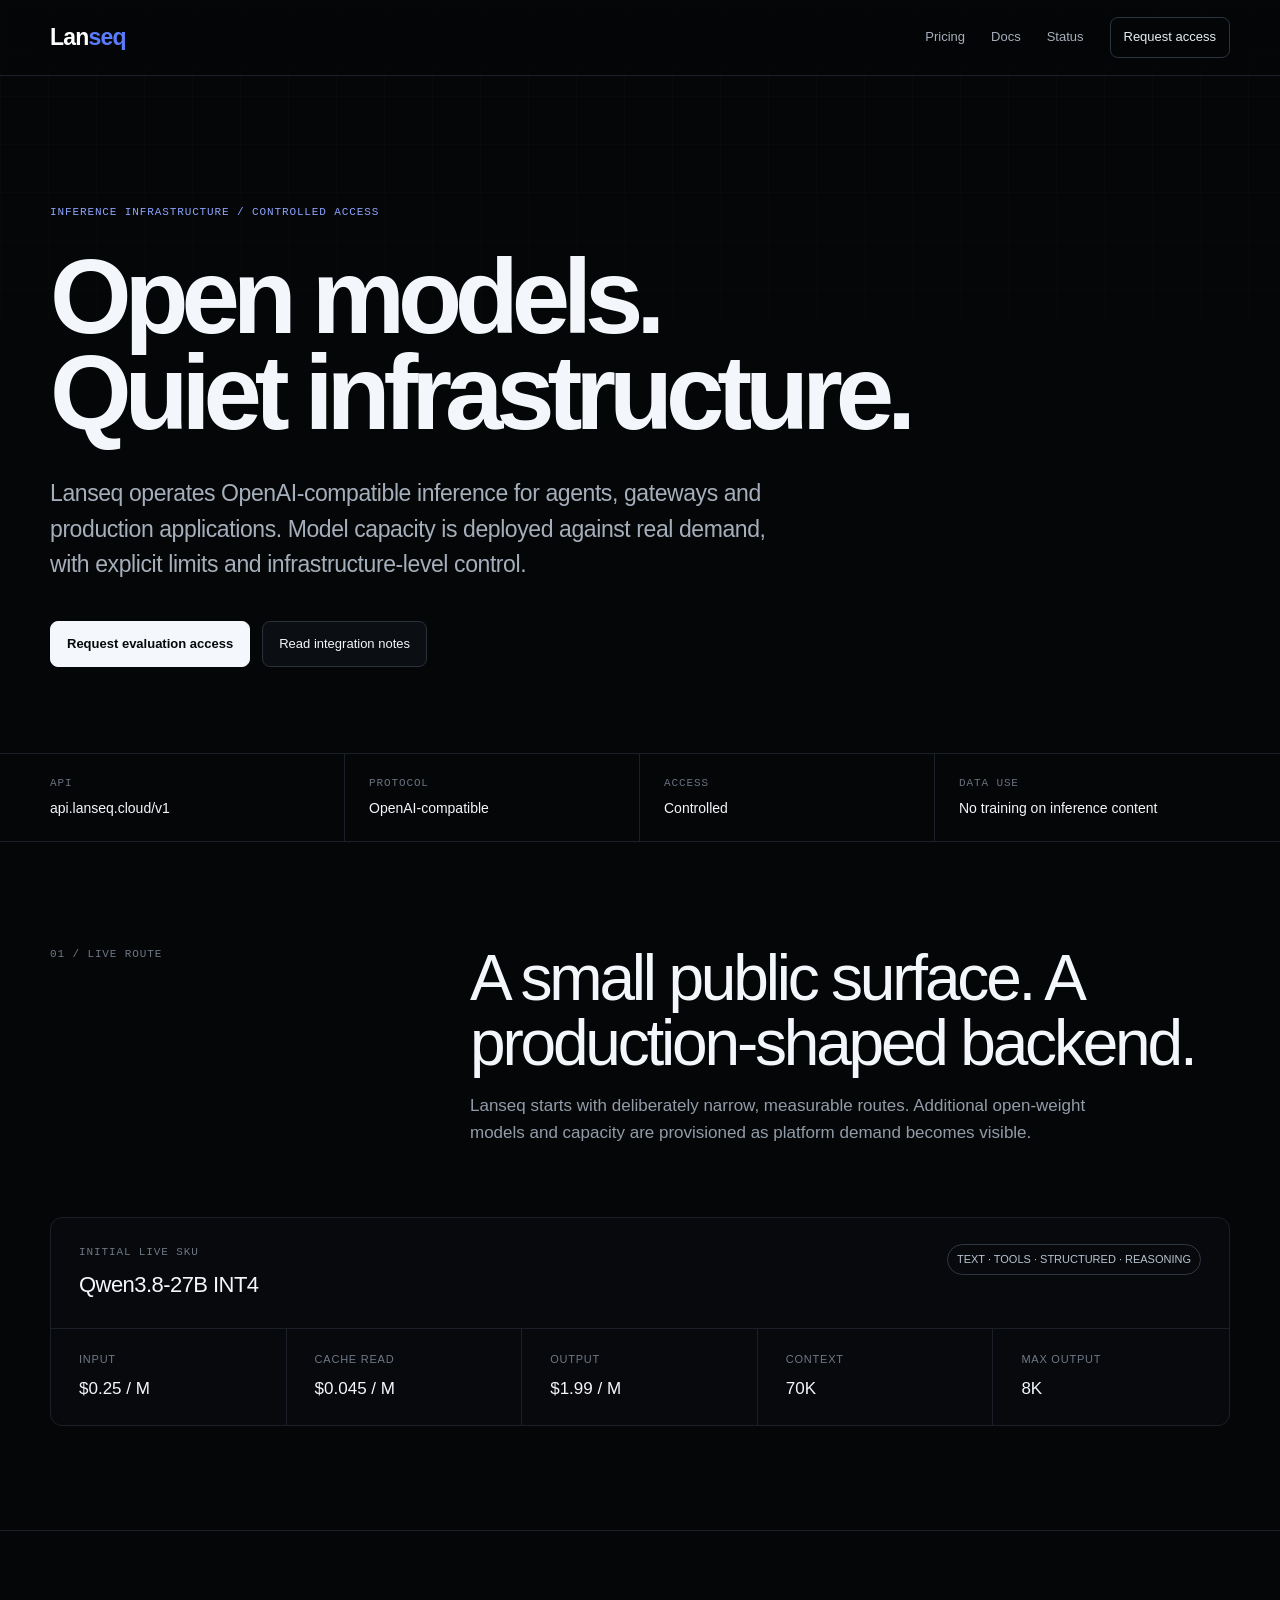
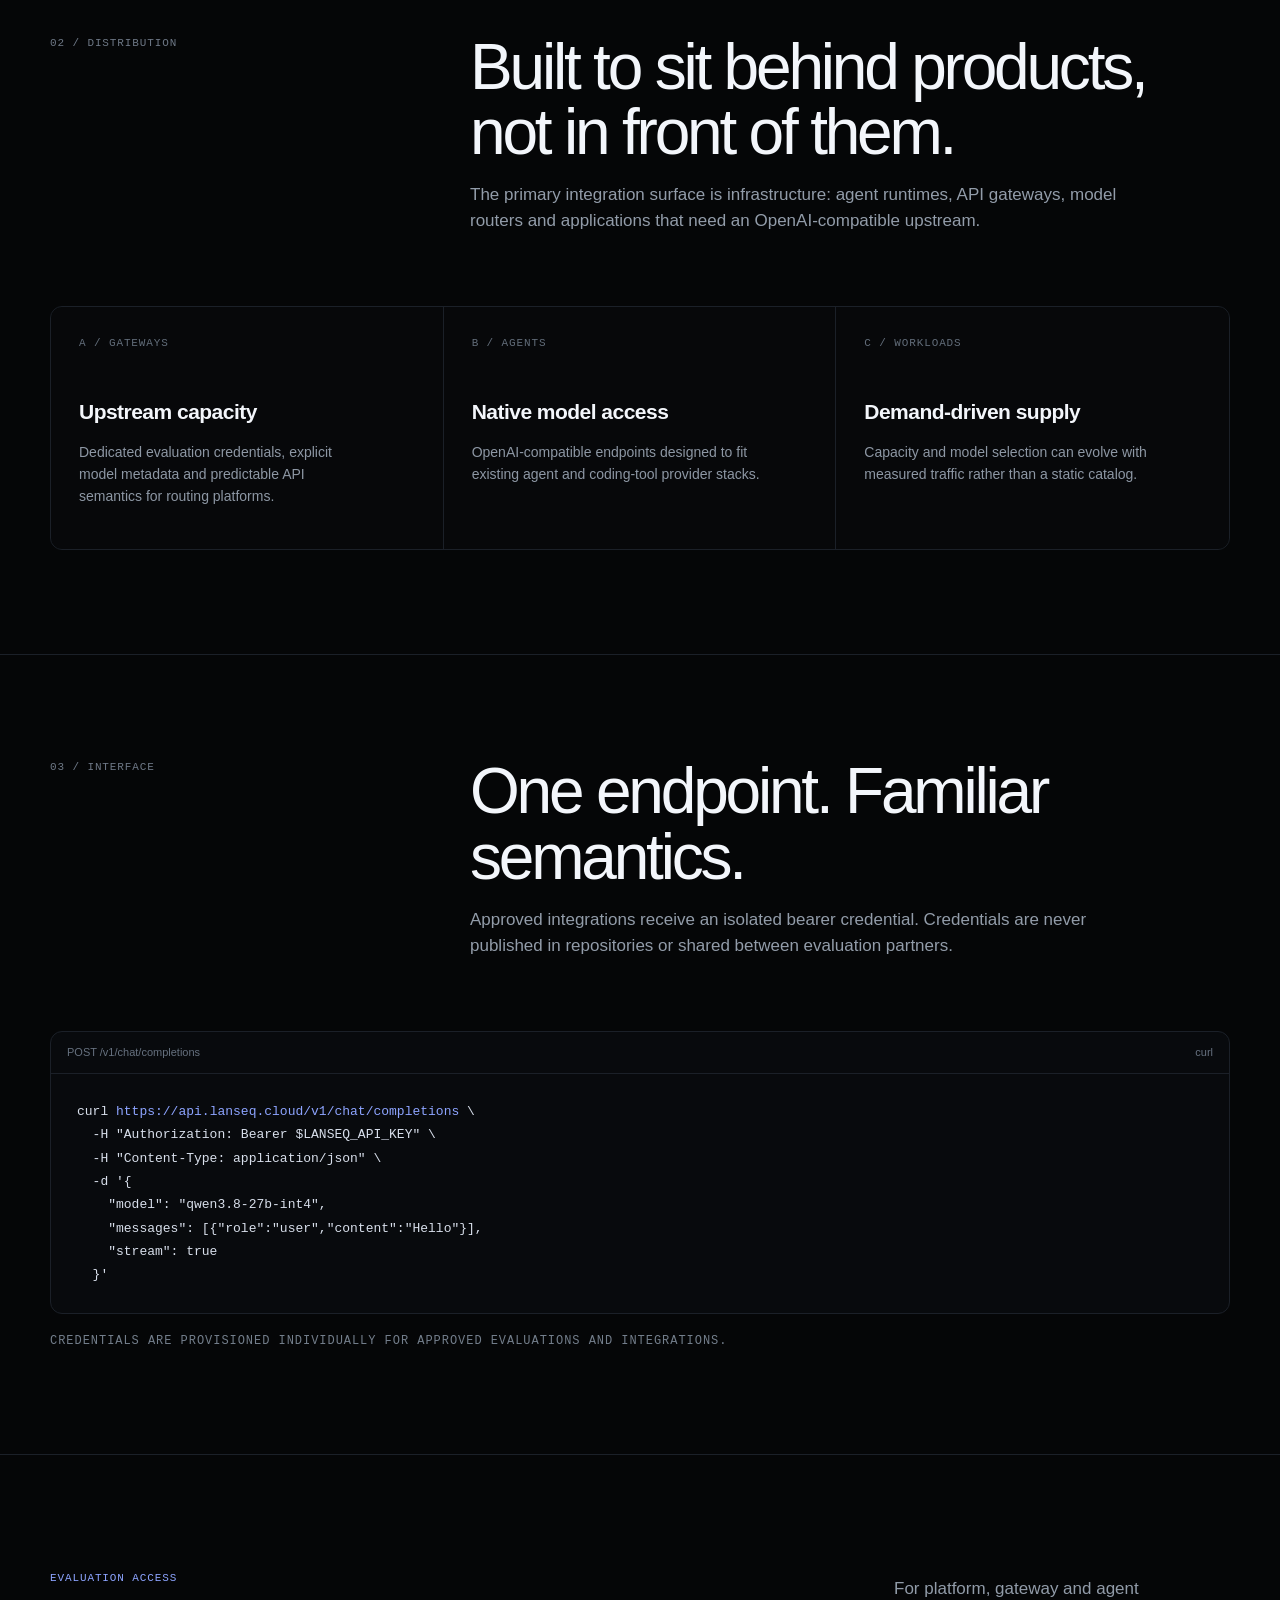
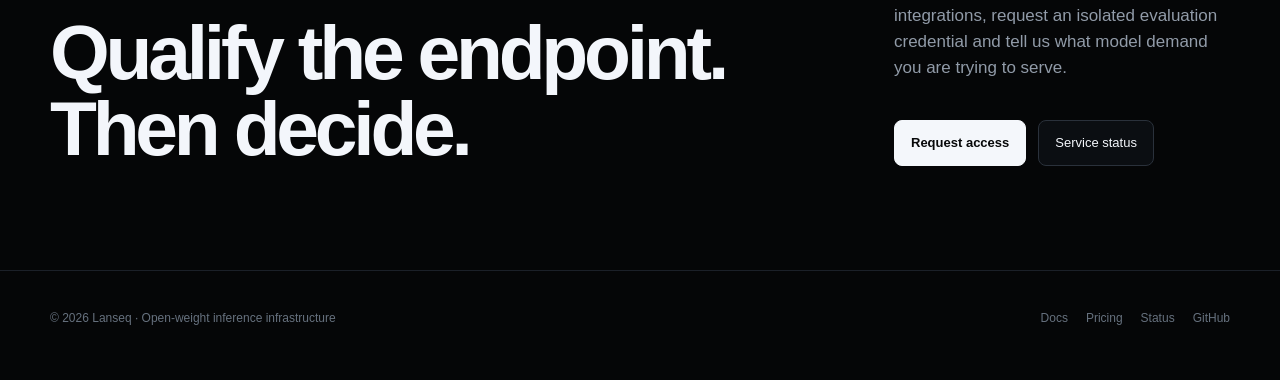
==== lanseq/index.html @ 42fae212 "feat(lanseq): add index.html" ====
<!doctype html><html lang="en"><head><meta charset="utf-8"><meta name="viewport" content="width=device-width,initial-scale=1"><meta name="description" content="Lanseq operates OpenAI-compatible inference infrastructure for open-weight models, agents, gateways and production applications."><title>Lanseq — Open-weight inference infrastructure</title><link rel="stylesheet" href="styles.css"></head><body><nav class="nav"><div class="wrap"><a class="wordmark" href="index.html">Lan<span>seq</span></a><div class="navlinks"><a href="pricing.html">Pricing</a><a href="docs.html">Docs</a><a href="status.html">Status</a><a class="navcta" href="access.html">Request access</a></div></div></nav><main><section class="hero"><div class="wrap"><div class="eyebrow">Inference infrastructure / controlled access</div><h1>Open models.<br>Quiet infrastructure.</h1><p class="lead">Lanseq operates OpenAI-compatible inference for agents, gateways and production applications. Model capacity is deployed against real demand, with explicit limits and infrastructure-level control.</p><div class="actions"><a class="btn primary" href="access.html">Request evaluation access</a><a class="btn" href="docs.html">Read integration notes</a></div></div></section><div class="rail"><div class="wrap railgrid"><div class="railitem"><div class="k mono">API</div><div class="v">api.lanseq.cloud/v1</div></div><div class="railitem"><div class="k mono">Protocol</div><div class="v">OpenAI-compatible</div></div><div class="railitem"><div class="k mono">Access</div><div class="v">Controlled</div></div><div class="railitem"><div class="k mono">Data use</div><div class="v">No training on inference content</div></div></div></div><section class="section"><div class="wrap"><div class="sectionhead"><div class="label mono">01 / Live route</div><div><h2>A small public surface. A production-shaped backend.</h2><p>Lanseq starts with deliberately narrow, measurable routes. Additional open-weight models and capacity are provisioned as platform demand becomes visible.</p></div></div><div class="model"><div class="modeltop"><div><div class="mono" style="color:#6d7784;margin-bottom:7px">Initial live SKU</div><div class="modelname">Qwen3.8-27B INT4</div></div><span class="pill">TEXT · TOOLS · STRUCTURED · REASONING</span></div><div class="specs"><div class="spec"><div class="k">Input</div><div class="v">$0.25 / M</div></div><div class="spec"><div class="k">Cache read</div><div class="v">$0.045 / M</div></div><div class="spec"><div class="k">Output</div><div class="v">$1.99 / M</div></div><div class="spec"><div class="k">Context</div><div class="v">70K</div></div><div class="spec"><div class="k">Max output</div><div class="v">8K</div></div></div></div></div></section><section class="section"><div class="wrap"><div class="sectionhead"><div class="label mono">02 / Distribution</div><div><h2>Built to sit behind products, not in front of them.</h2><p>The primary integration surface is infrastructure: agent runtimes, API gateways, model routers and applications that need an OpenAI-compatible upstream.</p></div></div><div class="grid3"><div class="cell"><div class="n mono">A / Gateways</div><h3>Upstream capacity</h3><p>Dedicated evaluation credentials, explicit model metadata and predictable API semantics for routing platforms.</p></div><div class="cell"><div class="n mono">B / Agents</div><h3>Native model access</h3><p>OpenAI-compatible endpoints designed to fit existing agent and coding-tool provider stacks.</p></div><div class="cell"><div class="n mono">C / Workloads</div><h3>Demand-driven supply</h3><p>Capacity and model selection can evolve with measured traffic rather than a static catalog.</p></div></div></div></section><section class="section"><div class="wrap"><div class="sectionhead"><div class="label mono">03 / Interface</div><div><h2>One endpoint. Familiar semantics.</h2><p>Approved integrations receive an isolated bearer credential. Credentials are never published in repositories or shared between evaluation partners.</p></div></div><div class="code"><div class="codebar"><span>POST /v1/chat/completions</span><span>curl</span></div><pre>curl <span class="blue">https://api.lanseq.cloud/v1/chat/completions</span> \
  -H "Authorization: Bearer $LANSEQ_API_KEY" \
  -H "Content-Type: application/json" \
  -d '{
    "model": "qwen3.8-27b-int4",
    "messages": [{"role":"user","content":"Hello"}],
    "stream": true
  }'</pre></div><div class="note mono">Credentials are provisioned individually for approved evaluations and integrations.</div></div></section><section class="section"><div class="wrap accessbox"><div><div class="eyebrow">Evaluation access</div><h2>Qualify the endpoint.<br>Then decide.</h2></div><div><p>For platform, gateway and agent integrations, request an isolated evaluation credential and tell us what model demand you are trying to serve.</p><div class="actions"><a class="btn primary" href="access.html">Request access</a><a class="btn" href="status.html">Service status</a></div></div></div></section></main><footer class="footer"><div class="wrap"><div>© 2026 Lanseq · Open-weight inference infrastructure</div><div class="footlinks"><a href="docs.html">Docs</a><a href="pricing.html">Pricing</a><a href="status.html">Status</a><a href="https://github.com/CHYYX/Bridge-ai">GitHub</a></div></div></footer></body></html>
---- lanseq/styles.css ----
:root{--bg:#050607;--panel:#0a0c0f;--text:#f3f6fb;--muted:#8993a1;--line:#1b2028;--blue:#5b7cfa;--blue2:#8da4ff;--ok:#7fe3ad;--max:1180px}*{box-sizing:border-box}html{scroll-behavior:smooth}body{margin:0;background:var(--bg);color:var(--text);font-family:Inter,ui-sans-serif,-apple-system,BlinkMacSystemFont,"Segoe UI",sans-serif;line-height:1.55;-webkit-font-smoothing:antialiased}body:before{content:"";position:fixed;inset:0;pointer-events:none;background-image:linear-gradient(rgba(255,255,255,.018) 1px,transparent 1px),linear-gradient(90deg,rgba(255,255,255,.018) 1px,transparent 1px);background-size:48px 48px;mask-image:linear-gradient(to bottom,black,transparent 72%)}a{color:inherit;text-decoration:none}.wrap{width:min(var(--max),calc(100% - 44px));margin:auto}.nav{height:76px;border-bottom:1px solid var(--line);display:flex;align-items:center;position:sticky;top:0;background:rgba(5,6,7,.86);backdrop-filter:blur(18px);z-index:10}.nav .wrap{display:flex;align-items:center;justify-content:space-between}.wordmark{font-weight:650;letter-spacing:-.035em;font-size:23px;color:#fff}.wordmark span{color:var(--blue)}.navlinks{display:flex;gap:26px;align-items:center;color:#a6afbb;font-size:13px}.navlinks a:hover{color:#fff}.navcta{border:1px solid #2b3340;padding:9px 13px;border-radius:8px;color:#e8edf5!important}.hero{padding:128px 0 86px;min-height:640px;display:flex;align-items:flex-end}.eyebrow,.mono{font-family:"SFMono-Regular",Consolas,"Liberation Mono",monospace;letter-spacing:.08em;text-transform:uppercase;font-size:11px}.eyebrow{color:var(--blue2);margin-bottom:28px}.hero h1{font-size:clamp(54px,8.2vw,112px);line-height:.91;letter-spacing:-.068em;margin:0;max-width:1020px;font-weight:560}.hero .lead{font-size:clamp(18px,2vw,23px);max-width:720px;color:#a5afbc;margin:36px 0 0;letter-spacing:-.018em}.actions{display:flex;gap:12px;margin-top:38px;flex-wrap:wrap}.btn{padding:12px 16px;border-radius:8px;border:1px solid #2a313b;font-size:13px;background:#0b0e12}.btn.primary{background:#f4f7fb;color:#070809;border-color:#f4f7fb;font-weight:600}.btn:hover{transform:translateY(-1px)}.rail{border-top:1px solid var(--line);border-bottom:1px solid var(--line)}.railgrid{display:grid;grid-template-columns:repeat(4,1fr)}.railitem{padding:21px 0;border-right:1px solid var(--line)}.railitem:not(:first-child){padding-left:24px}.railitem:last-child{border-right:0}.railitem .k{color:#687280}.railitem .v{margin-top:6px;font-size:14px}.section{padding:104px 0;border-bottom:1px solid var(--line)}.sectionhead{display:grid;grid-template-columns:1fr 2fr;gap:40px;margin-bottom:54px}.sectionhead .label{color:#6e7886}.sectionhead h2{font-size:clamp(36px,5vw,66px);line-height:1.02;letter-spacing:-.05em;margin:0;font-weight:520;max-width:760px}.sectionhead p{color:#929ca9;max-width:670px;font-size:17px}.model{border:1px solid var(--line);border-radius:12px;overflow:hidden;background:rgba(10,12,15,.6)}.modeltop{padding:26px 28px;display:flex;justify-content:space-between;gap:20px;border-bottom:1px solid var(--line)}.modelname{font-size:22px;letter-spacing:-.025em}.pill{font-size:11px;color:#b7c2d0;border:1px solid #303744;padding:6px 9px;border-radius:999px;height:max-content}.specs{display:grid;grid-template-columns:repeat(5,1fr)}.spec{padding:22px 28px;border-right:1px solid var(--line)}.spec:last-child{border-right:0}.spec .k{font-size:11px;color:#6f7987;text-transform:uppercase;letter-spacing:.07em}.spec .v{margin-top:8px;font-size:17px}.grid3{display:grid;grid-template-columns:repeat(3,1fr);border:1px solid var(--line);border-radius:12px;overflow:hidden}.cell{min-height:220px;padding:28px;border-right:1px solid var(--line);background:rgba(10,12,15,.46)}.cell:last-child{border-right:0}.cell .n{font-size:11px;color:#626d7a}.cell h3{font-size:21px;margin:44px 0 10px;letter-spacing:-.025em}.cell p{color:#8d97a4;font-size:14px;max-width:290px}.code{background:#080a0d;border:1px solid var(--line);border-radius:12px;overflow:hidden}.codebar{padding:12px 16px;border-bottom:1px solid var(--line);display:flex;justify-content:space-between;color:#66717f;font-size:11px}.code pre{margin:0;padding:26px;overflow:auto;color:#d8dfeb;font-family:"SFMono-Regular",Consolas,monospace;font-size:13px;line-height:1.8}.code .blue{color:#8da4ff}.note{margin-top:18px;color:#737e8b;font-size:12px}.accessbox{display:grid;grid-template-columns:1.4fr .6fr;gap:60px;align-items:end}.accessbox h2{font-size:clamp(46px,6vw,80px);line-height:.98;letter-spacing:-.055em;margin:0}.accessbox p{color:#919ba8;max-width:650px;font-size:17px}.footer{padding:38px 0 52px}.footer .wrap{display:flex;justify-content:space-between;gap:30px;color:#66717e;font-size:12px}.footlinks{display:flex;gap:18px}.pagehero{padding:92px 0 58px;border-bottom:1px solid var(--line)}.pagehero h1{font-size:clamp(48px,7vw,82px);letter-spacing:-.055em;line-height:.98;margin:12px 0 20px;font-weight:540}.pagehero p{color:#929ca9;max-width:700px;font-size:17px}.content{padding:70px 0 110px}.docgrid{display:grid;grid-template-columns:240px 1fr;gap:64px}.toc{position:sticky;top:110px;height:max-content;color:#7d8794;font-size:13px}.toc a{display:block;padding:7px 0}.toc a:hover{color:#fff}.prose{max-width:780px}.prose h2{font-size:30px;letter-spacing:-.035em;margin:58px 0 16px}.prose h2:first-child{margin-top:0}.prose p,.prose li{color:#9ba5b2}.prose code{font-family:"SFMono-Regular",Consolas,monospace;color:#cbd6ff;background:#0d1117;padding:2px 5px;border-radius:4px}.pricebox{display:grid;grid-template-columns:1.3fr repeat(3,1fr);border:1px solid var(--line);border-radius:12px;overflow:hidden}.pricebox>div{padding:25px;border-right:1px solid var(--line)}.pricebox>div:last-child{border-right:0}.pricebox .big{font-size:25px;letter-spacing:-.03em}.statusline{display:flex;align-items:center;gap:10px}.dot{width:8px;height:8px;border-radius:50%;background:var(--ok);box-shadow:0 0 0 4px rgba(127,227,173,.08)}.statuscards{display:grid;grid-template-columns:repeat(2,1fr);gap:14px}.statuscard{border:1px solid var(--line);border-radius:10px;padding:24px;background:#090b0e}.statuscard .top{display:flex;justify-content:space-between;gap:20px}.statuscard p{color:#7e8996;font-size:13px;margin-bottom:0}@media(max-width:800px){.navlinks a:not(.navcta){display:none}.hero{padding:88px 0 62px;min-height:520px}.railgrid,.specs,.grid3,.pricebox,.statuscards{grid-template-columns:1fr}.railitem,.spec,.cell,.pricebox>div{border-right:0;border-bottom:1px solid var(--line);padding-left:0}.railitem:not(:first-child){padding-left:0}.sectionhead,.accessbox,.docgrid{grid-template-columns:1fr}.toc{position:static}.section{padding:72px 0}.footer .wrap{flex-direction:column}.modeltop{flex-direction:column}.wrap{width:min(var(--max),calc(100% - 30px))}}
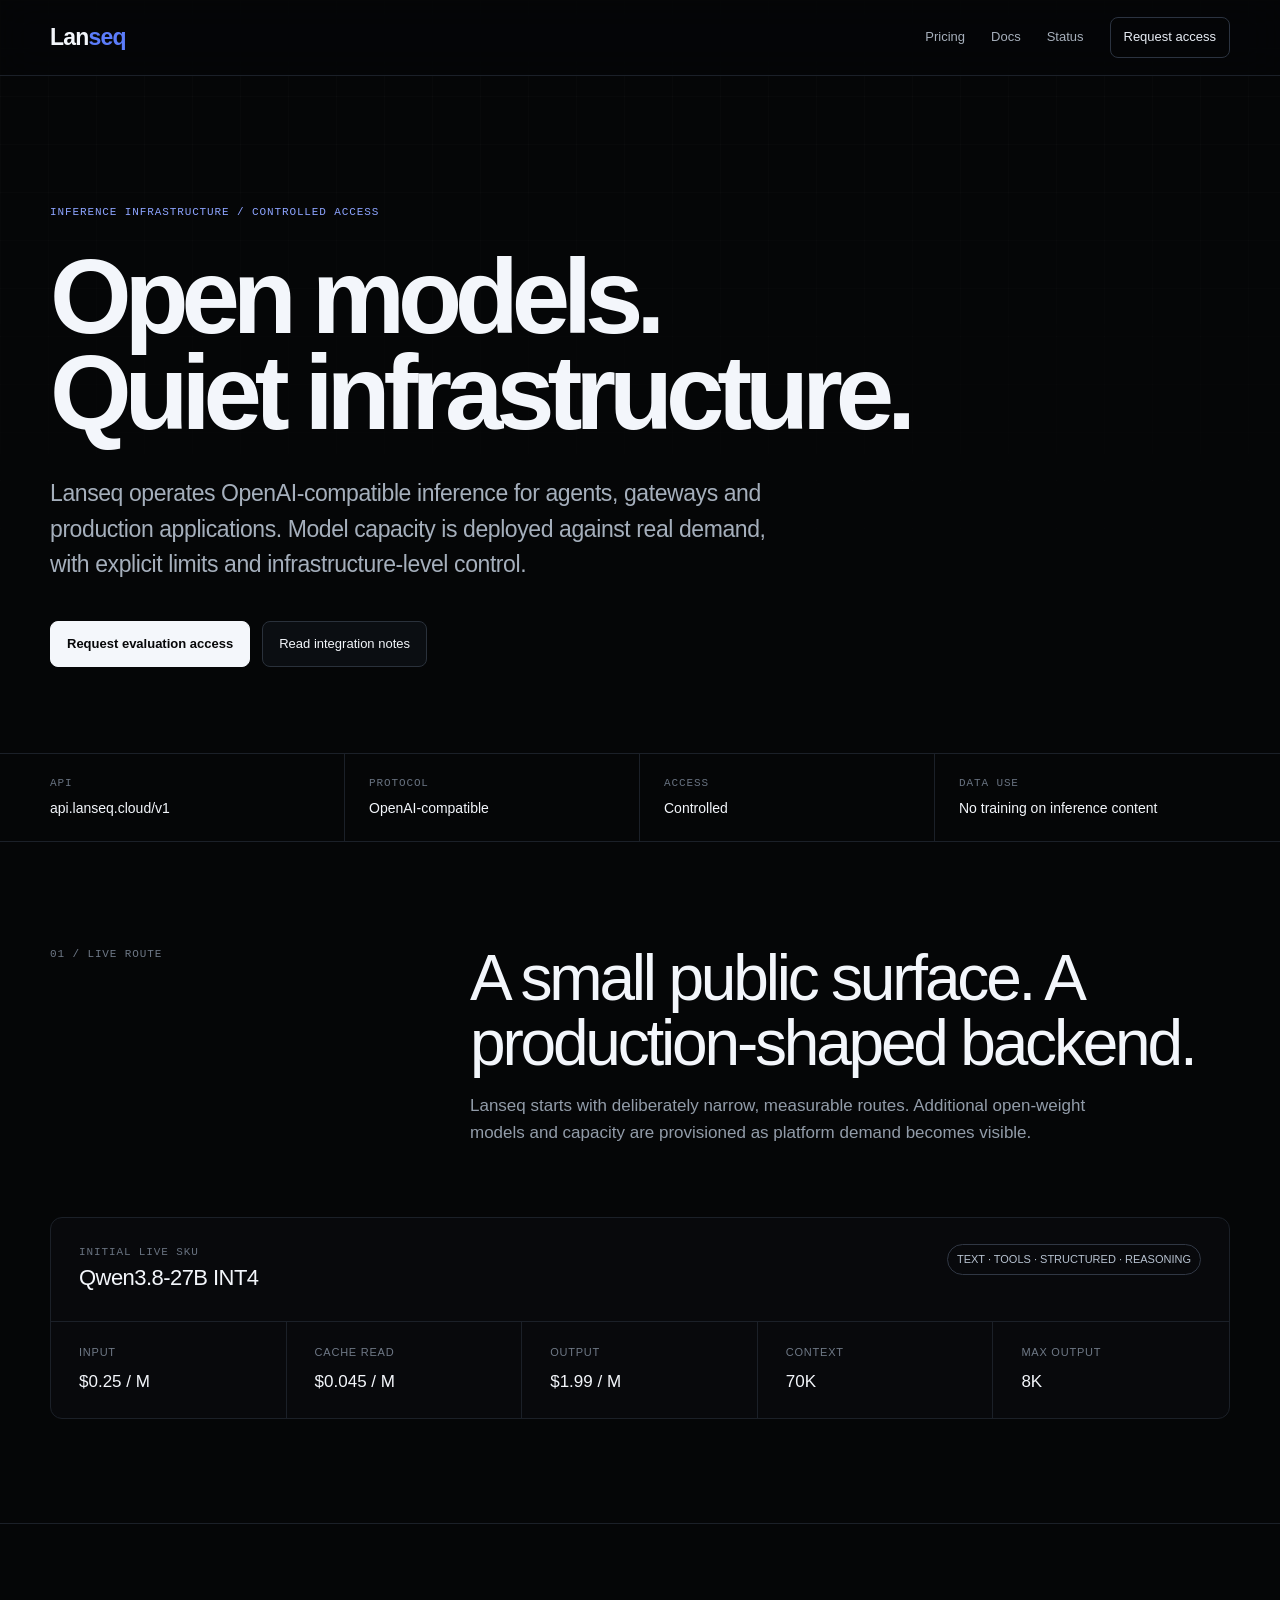
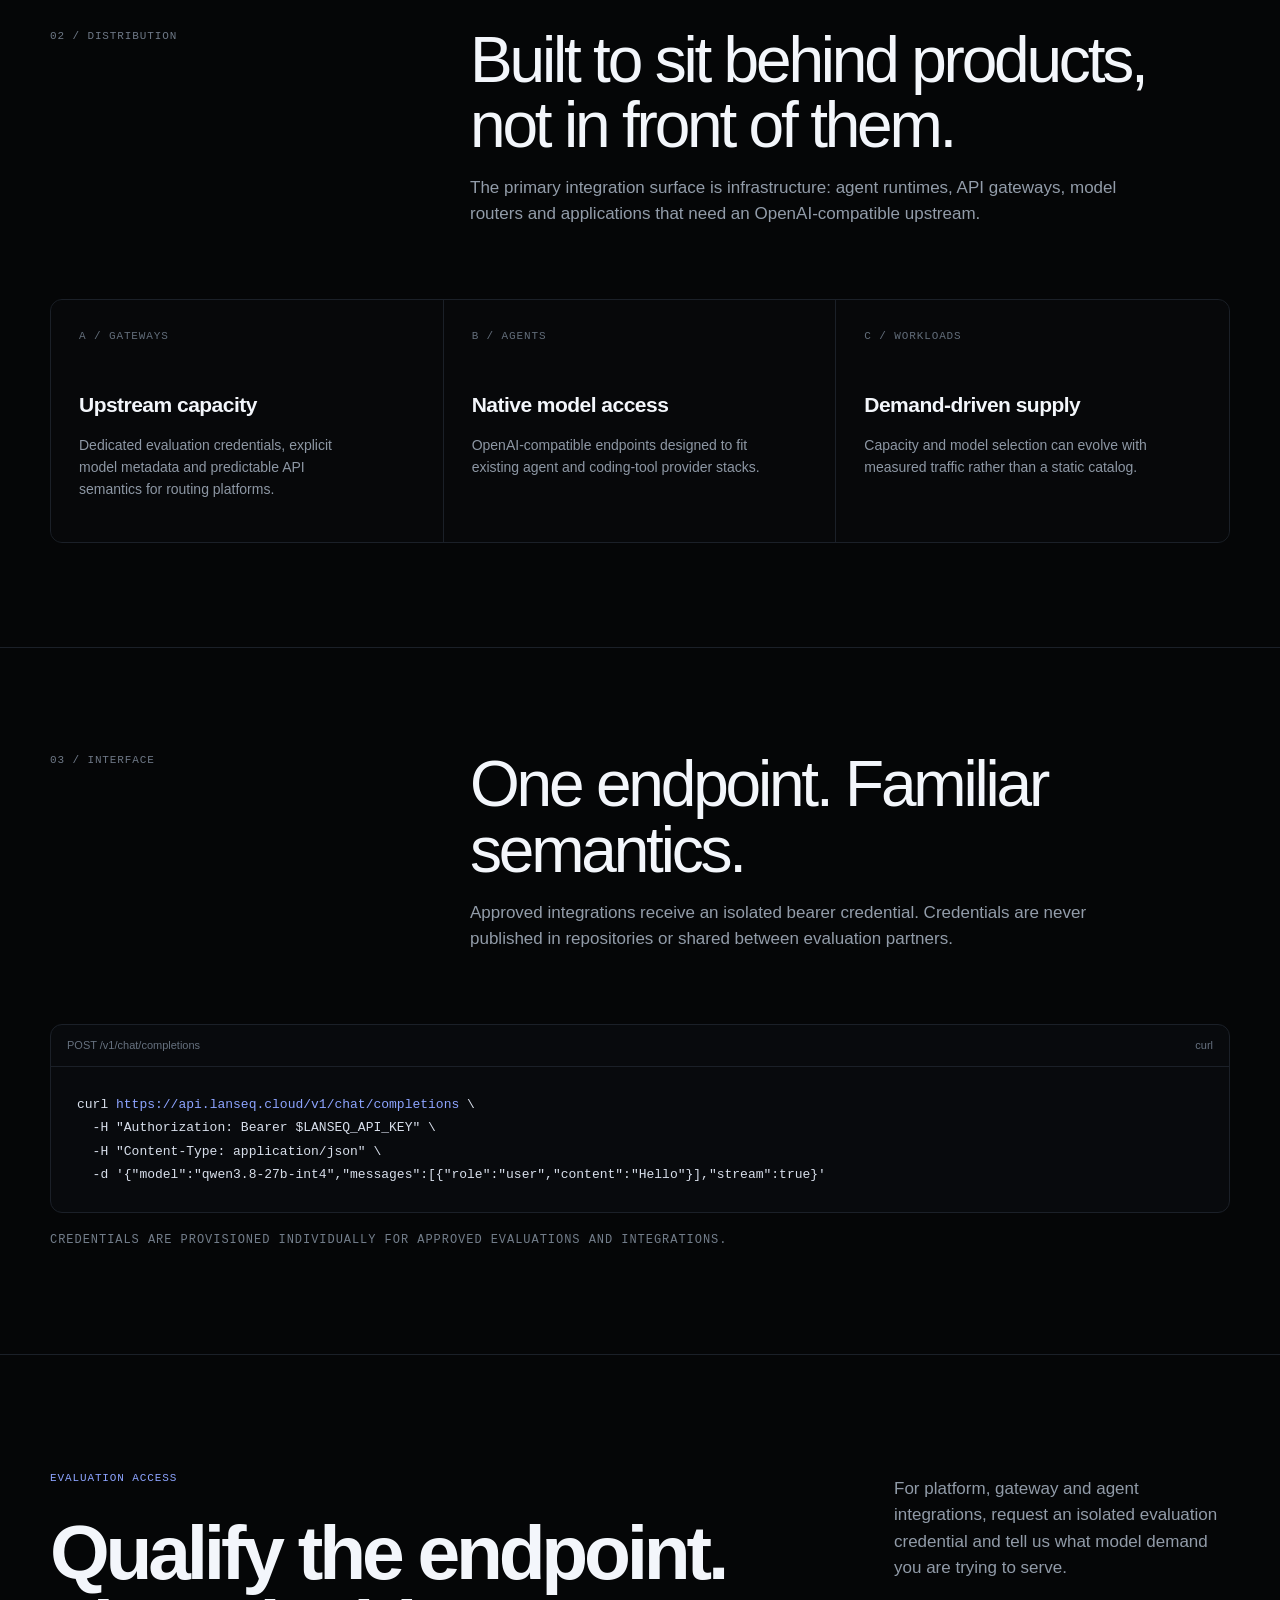
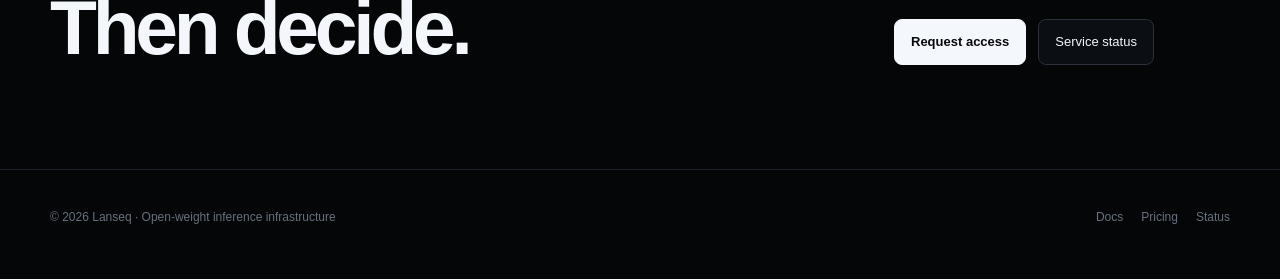
==== commit 80edbf1f: "feat: add Lanseq public provider surface" ====
--- a/lanseq/index.html
+++ b/lanseq/index.html
@@ -1,8 +1,4 @@
-<!doctype html><html lang="en"><head><meta charset="utf-8"><meta name="viewport" content="width=device-width,initial-scale=1"><meta name="description" content="Lanseq operates OpenAI-compatible inference infrastructure for open-weight models, agents, gateways and production applications."><title>Lanseq — Open-weight inference infrastructure</title><link rel="stylesheet" href="styles.css"></head><body><nav class="nav"><div class="wrap"><a class="wordmark" href="index.html">Lan<span>seq</span></a><div class="navlinks"><a href="pricing.html">Pricing</a><a href="docs.html">Docs</a><a href="status.html">Status</a><a class="navcta" href="access.html">Request access</a></div></div></nav><main><section class="hero"><div class="wrap"><div class="eyebrow">Inference infrastructure / controlled access</div><h1>Open models.<br>Quiet infrastructure.</h1><p class="lead">Lanseq operates OpenAI-compatible inference for agents, gateways and production applications. Model capacity is deployed against real demand, with explicit limits and infrastructure-level control.</p><div class="actions"><a class="btn primary" href="access.html">Request evaluation access</a><a class="btn" href="docs.html">Read integration notes</a></div></div></section><div class="rail"><div class="wrap railgrid"><div class="railitem"><div class="k mono">API</div><div class="v">api.lanseq.cloud/v1</div></div><div class="railitem"><div class="k mono">Protocol</div><div class="v">OpenAI-compatible</div></div><div class="railitem"><div class="k mono">Access</div><div class="v">Controlled</div></div><div class="railitem"><div class="k mono">Data use</div><div class="v">No training on inference content</div></div></div></div><section class="section"><div class="wrap"><div class="sectionhead"><div class="label mono">01 / Live route</div><div><h2>A small public surface. A production-shaped backend.</h2><p>Lanseq starts with deliberately narrow, measurable routes. Additional open-weight models and capacity are provisioned as platform demand becomes visible.</p></div></div><div class="model"><div class="modeltop"><div><div class="mono" style="color:#6d7784;margin-bottom:7px">Initial live SKU</div><div class="modelname">Qwen3.8-27B INT4</div></div><span class="pill">TEXT · TOOLS · STRUCTURED · REASONING</span></div><div class="specs"><div class="spec"><div class="k">Input</div><div class="v">$0.25 / M</div></div><div class="spec"><div class="k">Cache read</div><div class="v">$0.045 / M</div></div><div class="spec"><div class="k">Output</div><div class="v">$1.99 / M</div></div><div class="spec"><div class="k">Context</div><div class="v">70K</div></div><div class="spec"><div class="k">Max output</div><div class="v">8K</div></div></div></div></div></section><section class="section"><div class="wrap"><div class="sectionhead"><div class="label mono">02 / Distribution</div><div><h2>Built to sit behind products, not in front of them.</h2><p>The primary integration surface is infrastructure: agent runtimes, API gateways, model routers and applications that need an OpenAI-compatible upstream.</p></div></div><div class="grid3"><div class="cell"><div class="n mono">A / Gateways</div><h3>Upstream capacity</h3><p>Dedicated evaluation credentials, explicit model metadata and predictable API semantics for routing platforms.</p></div><div class="cell"><div class="n mono">B / Agents</div><h3>Native model access</h3><p>OpenAI-compatible endpoints designed to fit existing agent and coding-tool provider stacks.</p></div><div class="cell"><div class="n mono">C / Workloads</div><h3>Demand-driven supply</h3><p>Capacity and model selection can evolve with measured traffic rather than a static catalog.</p></div></div></div></section><section class="section"><div class="wrap"><div class="sectionhead"><div class="label mono">03 / Interface</div><div><h2>One endpoint. Familiar semantics.</h2><p>Approved integrations receive an isolated bearer credential. Credentials are never published in repositories or shared between evaluation partners.</p></div></div><div class="code"><div class="codebar"><span>POST /v1/chat/completions</span><span>curl</span></div><pre>curl <span class="blue">https://api.lanseq.cloud/v1/chat/completions</span> \
+<!doctype html><html lang="en"><head><meta charset="utf-8"><meta name="viewport" content="width=device-width,initial-scale=1"><meta name="description" content="Lanseq operates OpenAI-compatible inference infrastructure for open-weight models, agents, gateways and production applications."><title>Lanseq — Open-weight inference infrastructure</title><link rel="stylesheet" href="styles.css"></head><body><nav class="nav"><div class="wrap"><a class="wordmark" href="index.html">Lan<span>seq</span></a><div class="navlinks"><a href="pricing.html">Pricing</a><a href="docs.html">Docs</a><a href="status.html">Status</a><a class="navcta" href="access.html">Request access</a></div></div></nav><main><section class="hero"><div class="wrap"><div class="eyebrow">Inference infrastructure / controlled access</div><h1>Open models.<br>Quiet infrastructure.</h1><p class="lead">Lanseq operates OpenAI-compatible inference for agents, gateways and production applications. Model capacity is deployed against real demand, with explicit limits and infrastructure-level control.</p><div class="actions"><a class="btn primary" href="access.html">Request evaluation access</a><a class="btn" href="docs.html">Read integration notes</a></div></div></section><div class="rail"><div class="wrap railgrid"><div class="railitem"><div class="k mono">API</div><div class="v">api.lanseq.cloud/v1</div></div><div class="railitem"><div class="k mono">Protocol</div><div class="v">OpenAI-compatible</div></div><div class="railitem"><div class="k mono">Access</div><div class="v">Controlled</div></div><div class="railitem"><div class="k mono">Data use</div><div class="v">No training on inference content</div></div></div></div><section class="section"><div class="wrap"><div class="sectionhead"><div class="label mono">01 / Live route</div><div><h2>A small public surface. A production-shaped backend.</h2><p>Lanseq starts with deliberately narrow, measurable routes. Additional open-weight models and capacity are provisioned as platform demand becomes visible.</p></div></div><div class="model"><div class="modeltop"><div><div class="mono dim">Initial live SKU</div><div class="modelname">Qwen3.8-27B INT4</div></div><span class="pill">TEXT · TOOLS · STRUCTURED · REASONING</span></div><div class="specs"><div class="spec"><div class="k">Input</div><div class="v">$0.25 / M</div></div><div class="spec"><div class="k">Cache read</div><div class="v">$0.045 / M</div></div><div class="spec"><div class="k">Output</div><div class="v">$1.99 / M</div></div><div class="spec"><div class="k">Context</div><div class="v">70K</div></div><div class="spec"><div class="k">Max output</div><div class="v">8K</div></div></div></div></div></section><section class="section"><div class="wrap"><div class="sectionhead"><div class="label mono">02 / Distribution</div><div><h2>Built to sit behind products, not in front of them.</h2><p>The primary integration surface is infrastructure: agent runtimes, API gateways, model routers and applications that need an OpenAI-compatible upstream.</p></div></div><div class="grid3"><div class="cell"><div class="n mono">A / Gateways</div><h3>Upstream capacity</h3><p>Dedicated evaluation credentials, explicit model metadata and predictable API semantics for routing platforms.</p></div><div class="cell"><div class="n mono">B / Agents</div><h3>Native model access</h3><p>OpenAI-compatible endpoints designed to fit existing agent and coding-tool provider stacks.</p></div><div class="cell"><div class="n mono">C / Workloads</div><h3>Demand-driven supply</h3><p>Capacity and model selection can evolve with measured traffic rather than a static catalog.</p></div></div></div></section><section class="section"><div class="wrap"><div class="sectionhead"><div class="label mono">03 / Interface</div><div><h2>One endpoint. Familiar semantics.</h2><p>Approved integrations receive an isolated bearer credential. Credentials are never published in repositories or shared between evaluation partners.</p></div></div><div class="code"><div class="codebar"><span>POST /v1/chat/completions</span><span>curl</span></div><pre>curl <span class="blue">https://api.lanseq.cloud/v1/chat/completions</span> \
   -H "Authorization: Bearer $LANSEQ_API_KEY" \
   -H "Content-Type: application/json" \
-  -d '{
-    "model": "qwen3.8-27b-int4",
-    "messages": [{"role":"user","content":"Hello"}],
-    "stream": true
-  }'</pre></div><div class="note mono">Credentials are provisioned individually for approved evaluations and integrations.</div></div></section><section class="section"><div class="wrap accessbox"><div><div class="eyebrow">Evaluation access</div><h2>Qualify the endpoint.<br>Then decide.</h2></div><div><p>For platform, gateway and agent integrations, request an isolated evaluation credential and tell us what model demand you are trying to serve.</p><div class="actions"><a class="btn primary" href="access.html">Request access</a><a class="btn" href="status.html">Service status</a></div></div></div></section></main><footer class="footer"><div class="wrap"><div>© 2026 Lanseq · Open-weight inference infrastructure</div><div class="footlinks"><a href="docs.html">Docs</a><a href="pricing.html">Pricing</a><a href="status.html">Status</a><a href="https://github.com/CHYYX/Bridge-ai">GitHub</a></div></div></footer></body></html>+  -d '{"model":"qwen3.8-27b-int4","messages":[{"role":"user","content":"Hello"}],"stream":true}'</pre></div><div class="note mono">Credentials are provisioned individually for approved evaluations and integrations.</div></div></section><section class="section"><div class="wrap accessbox"><div><div class="eyebrow">Evaluation access</div><h2>Qualify the endpoint.<br>Then decide.</h2></div><div><p>For platform, gateway and agent integrations, request an isolated evaluation credential and tell us what model demand you are trying to serve.</p><div class="actions"><a class="btn primary" href="access.html">Request access</a><a class="btn" href="status.html">Service status</a></div></div></div></section></main><footer class="footer"><div class="wrap"><div>© 2026 Lanseq · Open-weight inference infrastructure</div><div class="footlinks"><a href="docs.html">Docs</a><a href="pricing.html">Pricing</a><a href="status.html">Status</a></div></div></footer></body></html>
--- a/lanseq/styles.css
+++ b/lanseq/styles.css
@@ -1 +1 @@
-:root{--bg:#050607;--panel:#0a0c0f;--text:#f3f6fb;--muted:#8993a1;--line:#1b2028;--blue:#5b7cfa;--blue2:#8da4ff;--ok:#7fe3ad;--max:1180px}*{box-sizing:border-box}html{scroll-behavior:smooth}body{margin:0;background:var(--bg);color:var(--text);font-family:Inter,ui-sans-serif,-apple-system,BlinkMacSystemFont,"Segoe UI",sans-serif;line-height:1.55;-webkit-font-smoothing:antialiased}body:before{content:"";position:fixed;inset:0;pointer-events:none;background-image:linear-gradient(rgba(255,255,255,.018) 1px,transparent 1px),linear-gradient(90deg,rgba(255,255,255,.018) 1px,transparent 1px);background-size:48px 48px;mask-image:linear-gradient(to bottom,black,transparent 72%)}a{color:inherit;text-decoration:none}.wrap{width:min(var(--max),calc(100% - 44px));margin:auto}.nav{height:76px;border-bottom:1px solid var(--line);display:flex;align-items:center;position:sticky;top:0;background:rgba(5,6,7,.86);backdrop-filter:blur(18px);z-index:10}.nav .wrap{display:flex;align-items:center;justify-content:space-between}.wordmark{font-weight:650;letter-spacing:-.035em;font-size:23px;color:#fff}.wordmark span{color:var(--blue)}.navlinks{display:flex;gap:26px;align-items:center;color:#a6afbb;font-size:13px}.navlinks a:hover{color:#fff}.navcta{border:1px solid #2b3340;padding:9px 13px;border-radius:8px;color:#e8edf5!important}.hero{padding:128px 0 86px;min-height:640px;display:flex;align-items:flex-end}.eyebrow,.mono{font-family:"SFMono-Regular",Consolas,"Liberation Mono",monospace;letter-spacing:.08em;text-transform:uppercase;font-size:11px}.eyebrow{color:var(--blue2);margin-bottom:28px}.hero h1{font-size:clamp(54px,8.2vw,112px);line-height:.91;letter-spacing:-.068em;margin:0;max-width:1020px;font-weight:560}.hero .lead{font-size:clamp(18px,2vw,23px);max-width:720px;color:#a5afbc;margin:36px 0 0;letter-spacing:-.018em}.actions{display:flex;gap:12px;margin-top:38px;flex-wrap:wrap}.btn{padding:12px 16px;border-radius:8px;border:1px solid #2a313b;font-size:13px;background:#0b0e12}.btn.primary{background:#f4f7fb;color:#070809;border-color:#f4f7fb;font-weight:600}.btn:hover{transform:translateY(-1px)}.rail{border-top:1px solid var(--line);border-bottom:1px solid var(--line)}.railgrid{display:grid;grid-template-columns:repeat(4,1fr)}.railitem{padding:21px 0;border-right:1px solid var(--line)}.railitem:not(:first-child){padding-left:24px}.railitem:last-child{border-right:0}.railitem .k{color:#687280}.railitem .v{margin-top:6px;font-size:14px}.section{padding:104px 0;border-bottom:1px solid var(--line)}.sectionhead{display:grid;grid-template-columns:1fr 2fr;gap:40px;margin-bottom:54px}.sectionhead .label{color:#6e7886}.sectionhead h2{font-size:clamp(36px,5vw,66px);line-height:1.02;letter-spacing:-.05em;margin:0;font-weight:520;max-width:760px}.sectionhead p{color:#929ca9;max-width:670px;font-size:17px}.model{border:1px solid var(--line);border-radius:12px;overflow:hidden;background:rgba(10,12,15,.6)}.modeltop{padding:26px 28px;display:flex;justify-content:space-between;gap:20px;border-bottom:1px solid var(--line)}.modelname{font-size:22px;letter-spacing:-.025em}.pill{font-size:11px;color:#b7c2d0;border:1px solid #303744;padding:6px 9px;border-radius:999px;height:max-content}.specs{display:grid;grid-template-columns:repeat(5,1fr)}.spec{padding:22px 28px;border-right:1px solid var(--line)}.spec:last-child{border-right:0}.spec .k{font-size:11px;color:#6f7987;text-transform:uppercase;letter-spacing:.07em}.spec .v{margin-top:8px;font-size:17px}.grid3{display:grid;grid-template-columns:repeat(3,1fr);border:1px solid var(--line);border-radius:12px;overflow:hidden}.cell{min-height:220px;padding:28px;border-right:1px solid var(--line);background:rgba(10,12,15,.46)}.cell:last-child{border-right:0}.cell .n{font-size:11px;color:#626d7a}.cell h3{font-size:21px;margin:44px 0 10px;letter-spacing:-.025em}.cell p{color:#8d97a4;font-size:14px;max-width:290px}.code{background:#080a0d;border:1px solid var(--line);border-radius:12px;overflow:hidden}.codebar{padding:12px 16px;border-bottom:1px solid var(--line);display:flex;justify-content:space-between;color:#66717f;font-size:11px}.code pre{margin:0;padding:26px;overflow:auto;color:#d8dfeb;font-family:"SFMono-Regular",Consolas,monospace;font-size:13px;line-height:1.8}.code .blue{color:#8da4ff}.note{margin-top:18px;color:#737e8b;font-size:12px}.accessbox{display:grid;grid-template-columns:1.4fr .6fr;gap:60px;align-items:end}.accessbox h2{font-size:clamp(46px,6vw,80px);line-height:.98;letter-spacing:-.055em;margin:0}.accessbox p{color:#919ba8;max-width:650px;font-size:17px}.footer{padding:38px 0 52px}.footer .wrap{display:flex;justify-content:space-between;gap:30px;color:#66717e;font-size:12px}.footlinks{display:flex;gap:18px}.pagehero{padding:92px 0 58px;border-bottom:1px solid var(--line)}.pagehero h1{font-size:clamp(48px,7vw,82px);letter-spacing:-.055em;line-height:.98;margin:12px 0 20px;font-weight:540}.pagehero p{color:#929ca9;max-width:700px;font-size:17px}.content{padding:70px 0 110px}.docgrid{display:grid;grid-template-columns:240px 1fr;gap:64px}.toc{position:sticky;top:110px;height:max-content;color:#7d8794;font-size:13px}.toc a{display:block;padding:7px 0}.toc a:hover{color:#fff}.prose{max-width:780px}.prose h2{font-size:30px;letter-spacing:-.035em;margin:58px 0 16px}.prose h2:first-child{margin-top:0}.prose p,.prose li{color:#9ba5b2}.prose code{font-family:"SFMono-Regular",Consolas,monospace;color:#cbd6ff;background:#0d1117;padding:2px 5px;border-radius:4px}.pricebox{display:grid;grid-template-columns:1.3fr repeat(3,1fr);border:1px solid var(--line);border-radius:12px;overflow:hidden}.pricebox>div{padding:25px;border-right:1px solid var(--line)}.pricebox>div:last-child{border-right:0}.pricebox .big{font-size:25px;letter-spacing:-.03em}.statusline{display:flex;align-items:center;gap:10px}.dot{width:8px;height:8px;border-radius:50%;background:var(--ok);box-shadow:0 0 0 4px rgba(127,227,173,.08)}.statuscards{display:grid;grid-template-columns:repeat(2,1fr);gap:14px}.statuscard{border:1px solid var(--line);border-radius:10px;padding:24px;background:#090b0e}.statuscard .top{display:flex;justify-content:space-between;gap:20px}.statuscard p{color:#7e8996;font-size:13px;margin-bottom:0}@media(max-width:800px){.navlinks a:not(.navcta){display:none}.hero{padding:88px 0 62px;min-height:520px}.railgrid,.specs,.grid3,.pricebox,.statuscards{grid-template-columns:1fr}.railitem,.spec,.cell,.pricebox>div{border-right:0;border-bottom:1px solid var(--line);padding-left:0}.railitem:not(:first-child){padding-left:0}.sectionhead,.accessbox,.docgrid{grid-template-columns:1fr}.toc{position:static}.section{padding:72px 0}.footer .wrap{flex-direction:column}.modeltop{flex-direction:column}.wrap{width:min(var(--max),calc(100% - 30px))}}+:root{--bg:#050607;--text:#f3f6fb;--line:#1b2028;--blue:#5b7cfa;--blue2:#8da4ff;--ok:#7fe3ad;--max:1180px}*{box-sizing:border-box}html{scroll-behavior:smooth}body{margin:0;background:var(--bg);color:var(--text);font-family:Inter,ui-sans-serif,-apple-system,BlinkMacSystemFont,"Segoe UI",sans-serif;line-height:1.55;-webkit-font-smoothing:antialiased}body:before{content:"";position:fixed;inset:0;pointer-events:none;background-image:linear-gradient(rgba(255,255,255,.018) 1px,transparent 1px),linear-gradient(90deg,rgba(255,255,255,.018) 1px,transparent 1px);background-size:48px 48px;mask-image:linear-gradient(to bottom,black,transparent 72%)}a{color:inherit;text-decoration:none}.wrap{width:min(var(--max),calc(100% - 44px));margin:auto}.nav{height:76px;border-bottom:1px solid var(--line);display:flex;align-items:center;position:sticky;top:0;background:rgba(5,6,7,.86);backdrop-filter:blur(18px);z-index:10}.nav .wrap{display:flex;align-items:center;justify-content:space-between}.wordmark{font-weight:650;letter-spacing:-.035em;font-size:23px}.wordmark span{color:var(--blue)}.navlinks{display:flex;gap:26px;align-items:center;color:#a6afbb;font-size:13px}.navlinks a:hover{color:#fff}.navcta{border:1px solid #2b3340;padding:9px 13px;border-radius:8px;color:#e8edf5!important}.hero{padding:128px 0 86px;min-height:640px;display:flex;align-items:flex-end}.eyebrow,.mono{font-family:"SFMono-Regular",Consolas,"Liberation Mono",monospace;letter-spacing:.08em;text-transform:uppercase;font-size:11px}.eyebrow{color:var(--blue2);margin-bottom:28px}.hero h1{font-size:clamp(54px,8.2vw,112px);line-height:.91;letter-spacing:-.068em;margin:0;max-width:1020px;font-weight:560}.hero .lead{font-size:clamp(18px,2vw,23px);max-width:720px;color:#a5afbc;margin:36px 0 0;letter-spacing:-.018em}.actions{display:flex;gap:12px;margin-top:38px;flex-wrap:wrap}.btn{padding:12px 16px;border-radius:8px;border:1px solid #2a313b;font-size:13px;background:#0b0e12}.btn.primary{background:#f4f7fb;color:#070809;border-color:#f4f7fb;font-weight:600}.btn:hover{transform:translateY(-1px)}.rail{border-top:1px solid var(--line);border-bottom:1px solid var(--line)}.railgrid{display:grid;grid-template-columns:repeat(4,1fr)}.railitem{padding:21px 0;border-right:1px solid var(--line)}.railitem:not(:first-child){padding-left:24px}.railitem:last-child{border-right:0}.railitem .k,.dim{color:#687280}.railitem .v{margin-top:6px;font-size:14px}.section{padding:104px 0;border-bottom:1px solid var(--line)}.sectionhead{display:grid;grid-template-columns:1fr 2fr;gap:40px;margin-bottom:54px}.sectionhead .label{color:#6e7886}.sectionhead h2{font-size:clamp(36px,5vw,66px);line-height:1.02;letter-spacing:-.05em;margin:0;font-weight:520;max-width:760px}.sectionhead p{color:#929ca9;max-width:670px;font-size:17px}.spaced{margin-top:90px}.model{border:1px solid var(--line);border-radius:12px;overflow:hidden;background:rgba(10,12,15,.6)}.modeltop{padding:26px 28px;display:flex;justify-content:space-between;gap:20px;border-bottom:1px solid var(--line)}.modelname{font-size:22px;letter-spacing:-.025em}.pill{font-size:11px;color:#b7c2d0;border:1px solid #303744;padding:6px 9px;border-radius:999px;height:max-content}.specs{display:grid;grid-template-columns:repeat(5,1fr)}.spec{padding:22px 28px;border-right:1px solid var(--line)}.spec:last-child{border-right:0}.spec .k{font-size:11px;color:#6f7987;text-transform:uppercase;letter-spacing:.07em}.spec .v{margin-top:8px;font-size:17px}.grid3{display:grid;grid-template-columns:repeat(3,1fr);border:1px solid var(--line);border-radius:12px;overflow:hidden}.cell{min-height:220px;padding:28px;border-right:1px solid var(--line);background:rgba(10,12,15,.46)}.cell:last-child{border-right:0}.cell .n{font-size:11px;color:#626d7a}.cell h3{font-size:21px;margin:44px 0 10px;letter-spacing:-.025em}.cell p{color:#8d97a4;font-size:14px;max-width:290px}.code{background:#080a0d;border:1px solid var(--line);border-radius:12px;overflow:hidden}.codebar{padding:12px 16px;border-bottom:1px solid var(--line);display:flex;justify-content:space-between;color:#66717f;font-size:11px}.code pre{margin:0;padding:26px;overflow:auto;color:#d8dfeb;font-family:"SFMono-Regular",Consolas,monospace;font-size:13px;line-height:1.8}.code .blue{color:#8da4ff}.note{margin-top:18px;color:#737e8b;font-size:12px}.accessbox{display:grid;grid-template-columns:1.4fr .6fr;gap:60px;align-items:end}.accessbox h2{font-size:clamp(46px,6vw,80px);line-height:.98;letter-spacing:-.055em;margin:0}.accessbox p{color:#919ba8;max-width:650px;font-size:17px}.footer{padding:38px 0 52px}.footer .wrap{display:flex;justify-content:space-between;gap:30px;color:#66717e;font-size:12px}.footlinks{display:flex;gap:18px}.pagehero{padding:92px 0 58px;border-bottom:1px solid var(--line)}.pagehero h1{font-size:clamp(48px,7vw,82px);letter-spacing:-.055em;line-height:.98;margin:12px 0 20px;font-weight:540}.pagehero p{color:#929ca9;max-width:700px;font-size:17px}.content{padding:70px 0 110px}.docgrid{display:grid;grid-template-columns:240px 1fr;gap:64px}.toc{position:sticky;top:110px;height:max-content;color:#7d8794;font-size:13px}.toc a{display:block;padding:7px 0}.toc a:hover{color:#fff}.prose{max-width:780px}.prose h2{font-size:30px;letter-spacing:-.035em;margin:58px 0 16px}.prose h2:first-child{margin-top:0}.prose p{color:#9ba5b2}.prose code{font-family:"SFMono-Regular",Consolas,monospace;color:#cbd6ff;background:#0d1117;padding:2px 5px;border-radius:4px}.pricebox{display:grid;grid-template-columns:1.3fr repeat(3,1fr);border:1px solid var(--line);border-radius:12px;overflow:hidden}.pricebox>div{padding:25px;border-right:1px solid var(--line)}.pricebox>div:last-child{border-right:0}.pricebox .big{font-size:25px;letter-spacing:-.03em;margin-top:10px}.sub{color:#7f8996;font-size:13px}.statusline{display:flex;align-items:center;gap:10px;font-size:12px}.dot{width:8px;height:8px;border-radius:50%;background:var(--ok);box-shadow:0 0 0 4px rgba(127,227,173,.08)}.statuscards{display:grid;grid-template-columns:repeat(2,1fr);gap:14px}.statuscard{border:1px solid var(--line);border-radius:10px;padding:24px;background:#090b0e}.statuscard .top{display:flex;justify-content:space-between;gap:20px}.statuscard p{color:#7e8996;font-size:13px;margin-bottom:0}.sv{margin-top:10px;font-size:18px}@media(max-width:800px){.navlinks a:not(.navcta){display:none}.hero{padding:88px 0 62px;min-height:520px}.railgrid,.specs,.grid3,.pricebox,.statuscards{grid-template-columns:1fr}.railitem,.spec,.cell,.pricebox>div{border-right:0;border-bottom:1px solid var(--line);padding-left:0}.railitem:not(:first-child){padding-left:0}.sectionhead,.accessbox,.docgrid{grid-template-columns:1fr}.toc{position:static}.section{padding:72px 0}.footer .wrap{flex-direction:column}.modeltop{flex-direction:column}.wrap{width:min(var(--max),calc(100% - 30px))}}
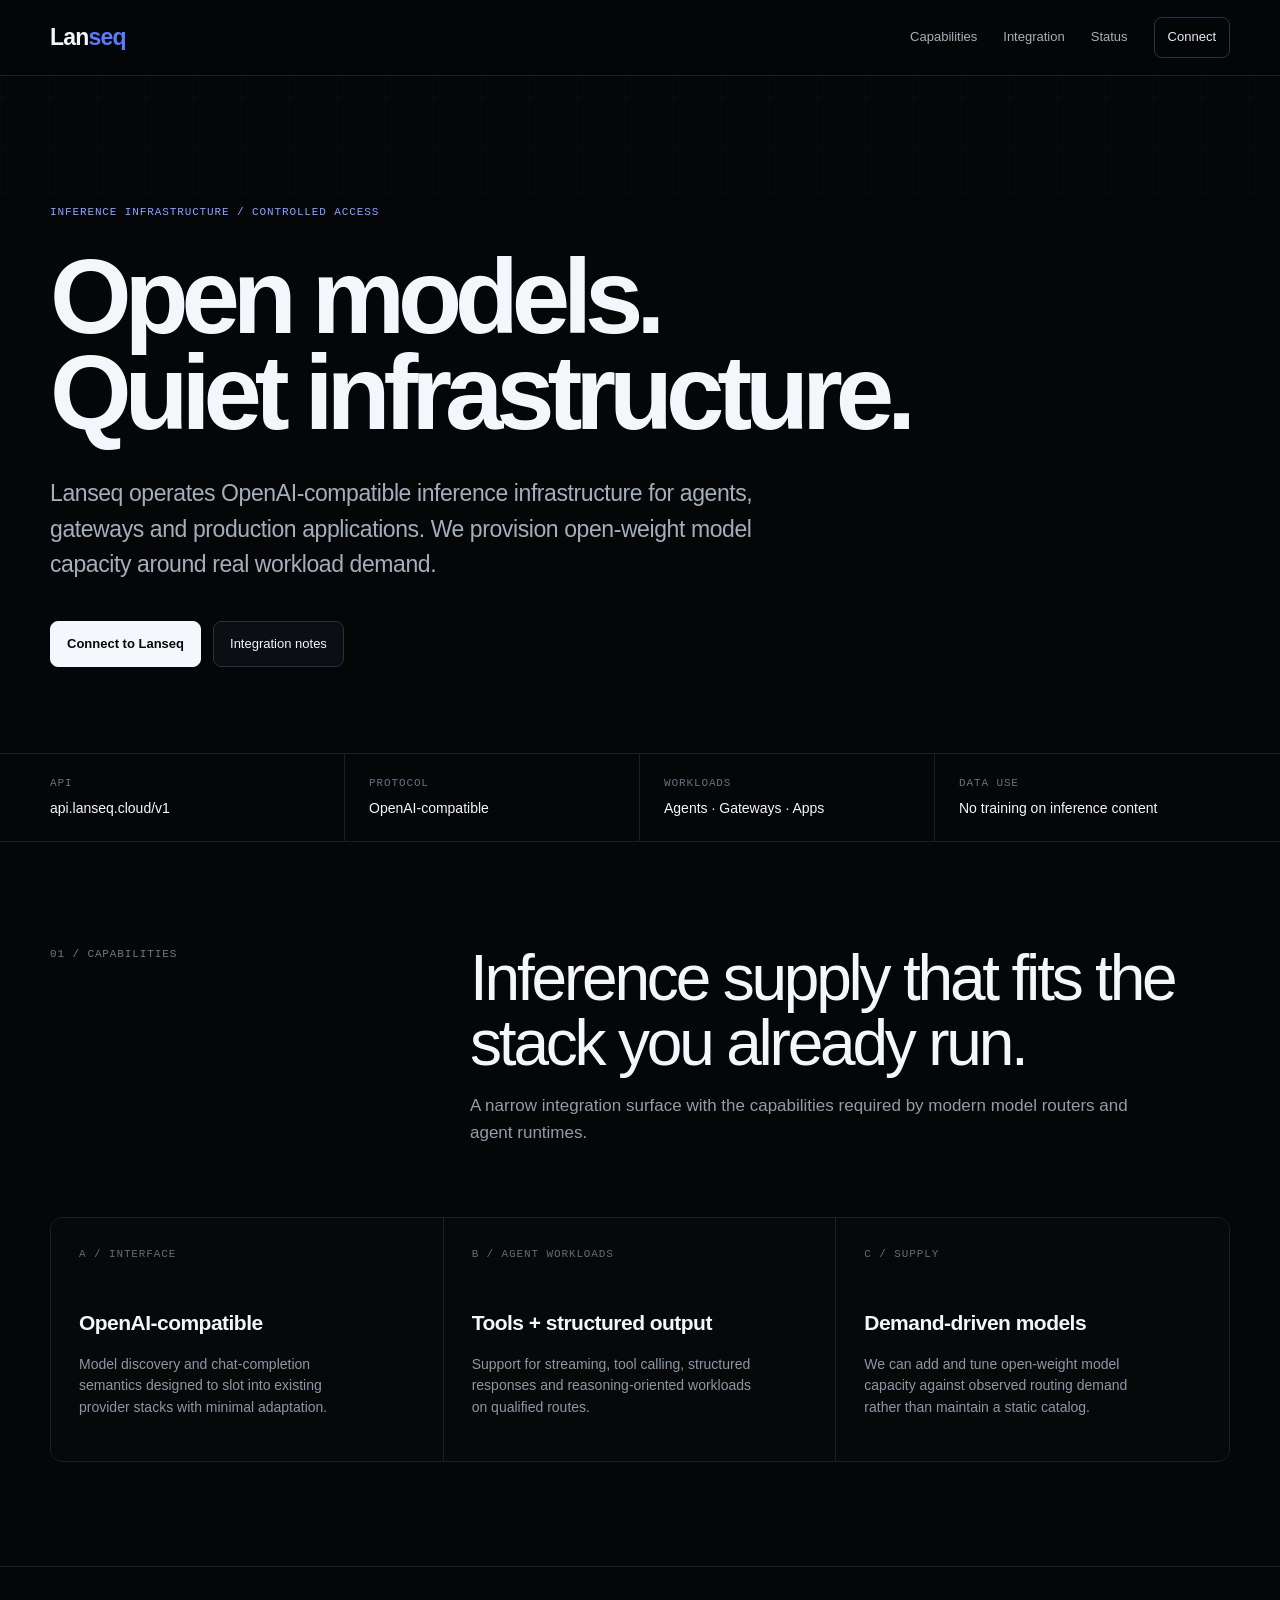
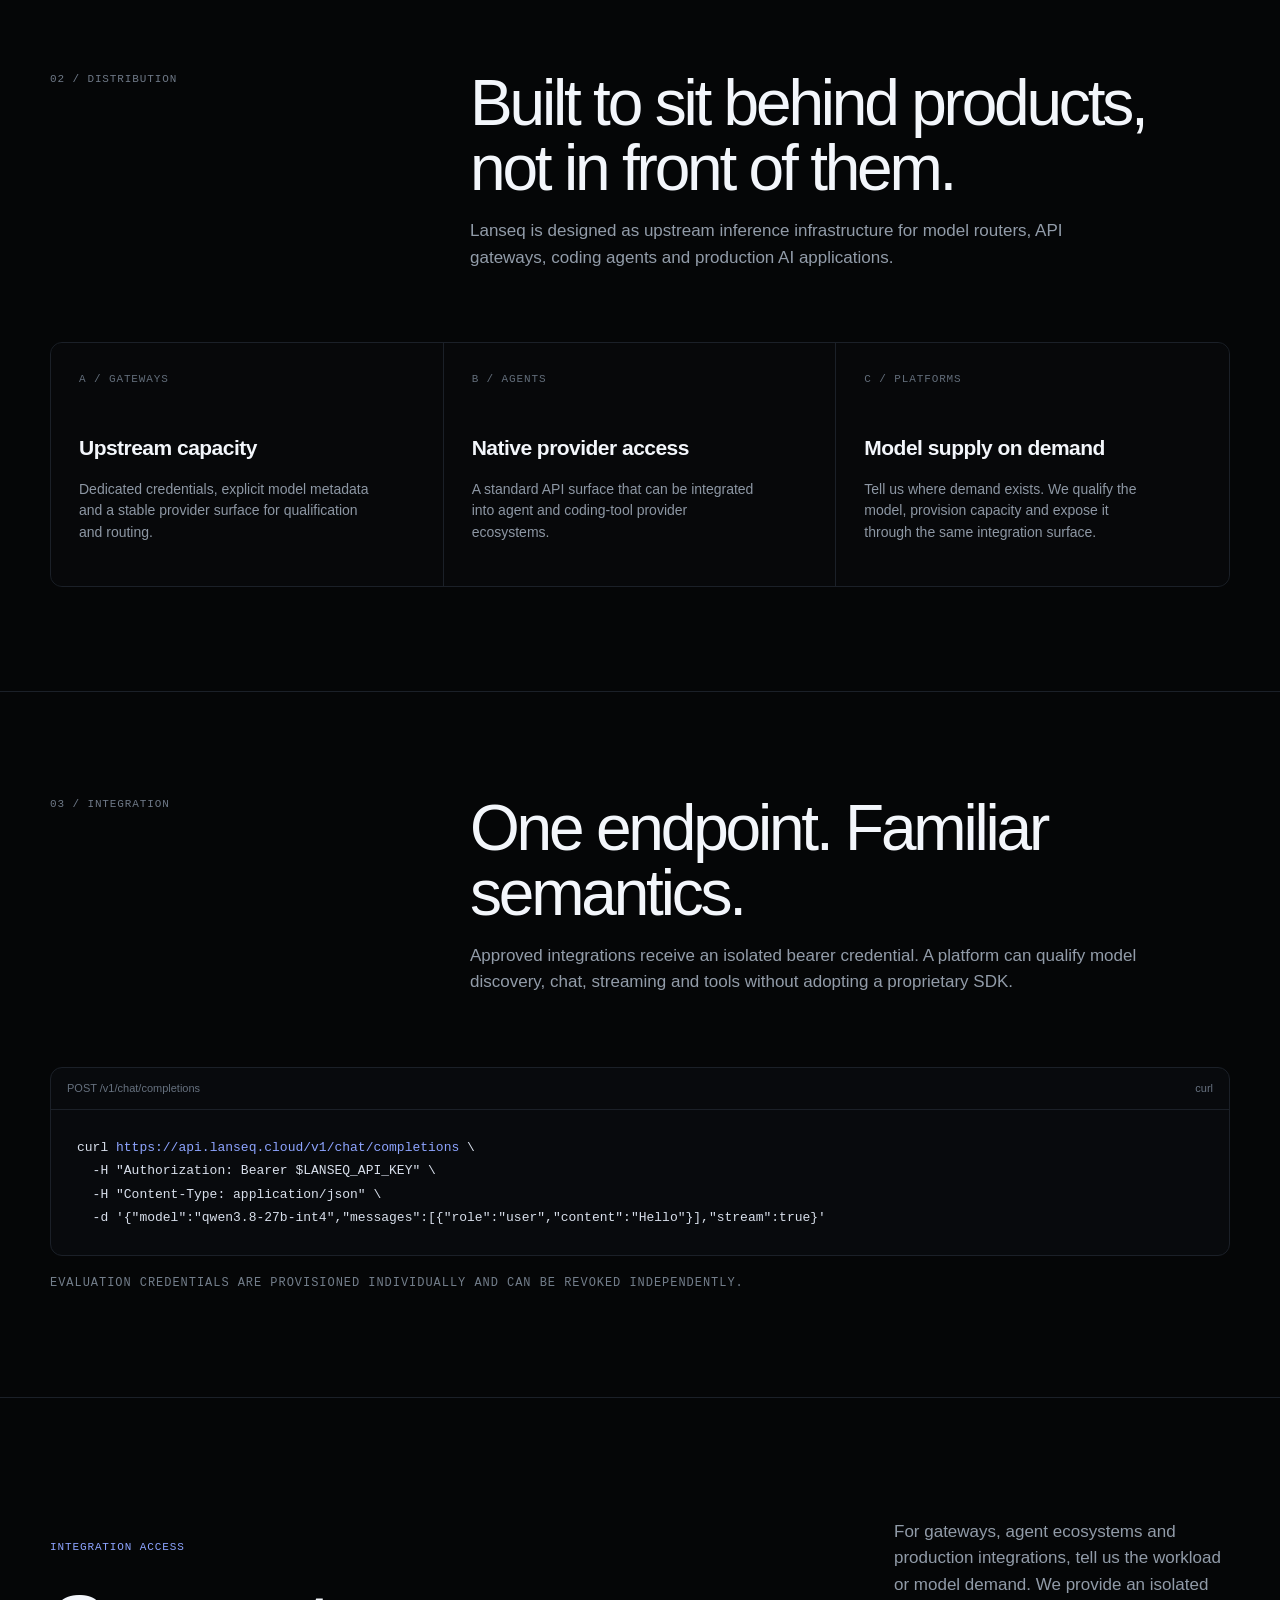
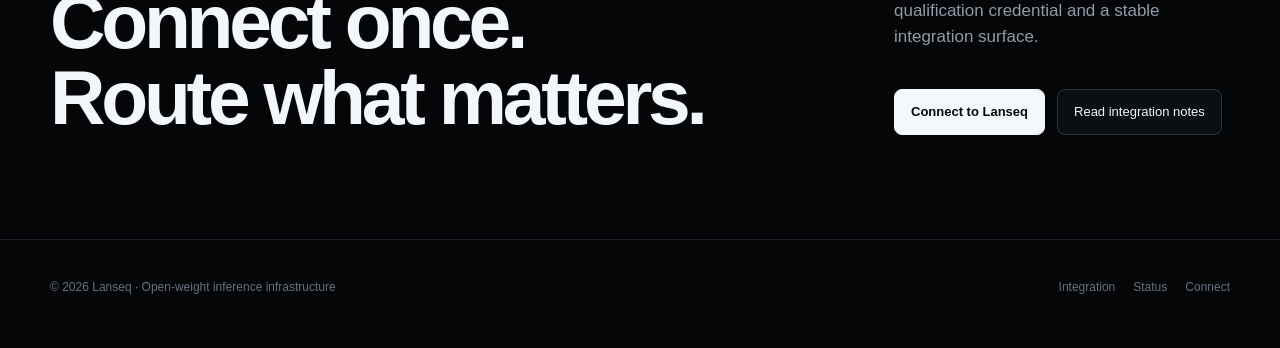
==== commit 3ac0bc47: "refactor: focus Lanseq site on capabilities and integration" ====
--- a/lanseq/index.html
+++ b/lanseq/index.html
@@ -1,4 +1,4 @@
-<!doctype html><html lang="en"><head><meta charset="utf-8"><meta name="viewport" content="width=device-width,initial-scale=1"><meta name="description" content="Lanseq operates OpenAI-compatible inference infrastructure for open-weight models, agents, gateways and production applications."><title>Lanseq — Open-weight inference infrastructure</title><link rel="stylesheet" href="styles.css"></head><body><nav class="nav"><div class="wrap"><a class="wordmark" href="index.html">Lan<span>seq</span></a><div class="navlinks"><a href="pricing.html">Pricing</a><a href="docs.html">Docs</a><a href="status.html">Status</a><a class="navcta" href="access.html">Request access</a></div></div></nav><main><section class="hero"><div class="wrap"><div class="eyebrow">Inference infrastructure / controlled access</div><h1>Open models.<br>Quiet infrastructure.</h1><p class="lead">Lanseq operates OpenAI-compatible inference for agents, gateways and production applications. Model capacity is deployed against real demand, with explicit limits and infrastructure-level control.</p><div class="actions"><a class="btn primary" href="access.html">Request evaluation access</a><a class="btn" href="docs.html">Read integration notes</a></div></div></section><div class="rail"><div class="wrap railgrid"><div class="railitem"><div class="k mono">API</div><div class="v">api.lanseq.cloud/v1</div></div><div class="railitem"><div class="k mono">Protocol</div><div class="v">OpenAI-compatible</div></div><div class="railitem"><div class="k mono">Access</div><div class="v">Controlled</div></div><div class="railitem"><div class="k mono">Data use</div><div class="v">No training on inference content</div></div></div></div><section class="section"><div class="wrap"><div class="sectionhead"><div class="label mono">01 / Live route</div><div><h2>A small public surface. A production-shaped backend.</h2><p>Lanseq starts with deliberately narrow, measurable routes. Additional open-weight models and capacity are provisioned as platform demand becomes visible.</p></div></div><div class="model"><div class="modeltop"><div><div class="mono dim">Initial live SKU</div><div class="modelname">Qwen3.8-27B INT4</div></div><span class="pill">TEXT · TOOLS · STRUCTURED · REASONING</span></div><div class="specs"><div class="spec"><div class="k">Input</div><div class="v">$0.25 / M</div></div><div class="spec"><div class="k">Cache read</div><div class="v">$0.045 / M</div></div><div class="spec"><div class="k">Output</div><div class="v">$1.99 / M</div></div><div class="spec"><div class="k">Context</div><div class="v">70K</div></div><div class="spec"><div class="k">Max output</div><div class="v">8K</div></div></div></div></div></section><section class="section"><div class="wrap"><div class="sectionhead"><div class="label mono">02 / Distribution</div><div><h2>Built to sit behind products, not in front of them.</h2><p>The primary integration surface is infrastructure: agent runtimes, API gateways, model routers and applications that need an OpenAI-compatible upstream.</p></div></div><div class="grid3"><div class="cell"><div class="n mono">A / Gateways</div><h3>Upstream capacity</h3><p>Dedicated evaluation credentials, explicit model metadata and predictable API semantics for routing platforms.</p></div><div class="cell"><div class="n mono">B / Agents</div><h3>Native model access</h3><p>OpenAI-compatible endpoints designed to fit existing agent and coding-tool provider stacks.</p></div><div class="cell"><div class="n mono">C / Workloads</div><h3>Demand-driven supply</h3><p>Capacity and model selection can evolve with measured traffic rather than a static catalog.</p></div></div></div></section><section class="section"><div class="wrap"><div class="sectionhead"><div class="label mono">03 / Interface</div><div><h2>One endpoint. Familiar semantics.</h2><p>Approved integrations receive an isolated bearer credential. Credentials are never published in repositories or shared between evaluation partners.</p></div></div><div class="code"><div class="codebar"><span>POST /v1/chat/completions</span><span>curl</span></div><pre>curl <span class="blue">https://api.lanseq.cloud/v1/chat/completions</span> \
+<!doctype html><html lang="en"><head><meta charset="utf-8"><meta name="viewport" content="width=device-width,initial-scale=1"><meta name="description" content="Lanseq operates OpenAI-compatible inference infrastructure for open-weight models, agents, gateways and production applications."><title>Lanseq — Open-weight inference infrastructure</title><link rel="stylesheet" href="styles.css"></head><body><nav class="nav"><div class="wrap"><a class="wordmark" href="index.html">Lan<span>seq</span></a><div class="navlinks"><a href="#capabilities">Capabilities</a><a href="docs.html">Integration</a><a href="status.html">Status</a><a class="navcta" href="access.html">Connect</a></div></div></nav><main><section class="hero"><div class="wrap"><div class="eyebrow">Inference infrastructure / controlled access</div><h1>Open models.<br>Quiet infrastructure.</h1><p class="lead">Lanseq operates OpenAI-compatible inference infrastructure for agents, gateways and production applications. We provision open-weight model capacity around real workload demand.</p><div class="actions"><a class="btn primary" href="access.html">Connect to Lanseq</a><a class="btn" href="docs.html">Integration notes</a></div></div></section><div class="rail"><div class="wrap railgrid"><div class="railitem"><div class="k mono">API</div><div class="v">api.lanseq.cloud/v1</div></div><div class="railitem"><div class="k mono">Protocol</div><div class="v">OpenAI-compatible</div></div><div class="railitem"><div class="k mono">Workloads</div><div class="v">Agents · Gateways · Apps</div></div><div class="railitem"><div class="k mono">Data use</div><div class="v">No training on inference content</div></div></div></div><section class="section" id="capabilities"><div class="wrap"><div class="sectionhead"><div class="label mono">01 / Capabilities</div><div><h2>Inference supply that fits the stack you already run.</h2><p>A narrow integration surface with the capabilities required by modern model routers and agent runtimes.</p></div></div><div class="grid3"><div class="cell"><div class="n mono">A / Interface</div><h3>OpenAI-compatible</h3><p>Model discovery and chat-completion semantics designed to slot into existing provider stacks with minimal adaptation.</p></div><div class="cell"><div class="n mono">B / Agent workloads</div><h3>Tools + structured output</h3><p>Support for streaming, tool calling, structured responses and reasoning-oriented workloads on qualified routes.</p></div><div class="cell"><div class="n mono">C / Supply</div><h3>Demand-driven models</h3><p>We can add and tune open-weight model capacity against observed routing demand rather than maintain a static catalog.</p></div></div></div></section><section class="section"><div class="wrap"><div class="sectionhead"><div class="label mono">02 / Distribution</div><div><h2>Built to sit behind products, not in front of them.</h2><p>Lanseq is designed as upstream inference infrastructure for model routers, API gateways, coding agents and production AI applications.</p></div></div><div class="grid3"><div class="cell"><div class="n mono">A / Gateways</div><h3>Upstream capacity</h3><p>Dedicated credentials, explicit model metadata and a stable provider surface for qualification and routing.</p></div><div class="cell"><div class="n mono">B / Agents</div><h3>Native provider access</h3><p>A standard API surface that can be integrated into agent and coding-tool provider ecosystems.</p></div><div class="cell"><div class="n mono">C / Platforms</div><h3>Model supply on demand</h3><p>Tell us where demand exists. We qualify the model, provision capacity and expose it through the same integration surface.</p></div></div></div></section><section class="section"><div class="wrap"><div class="sectionhead"><div class="label mono">03 / Integration</div><div><h2>One endpoint. Familiar semantics.</h2><p>Approved integrations receive an isolated bearer credential. A platform can qualify model discovery, chat, streaming and tools without adopting a proprietary SDK.</p></div></div><div class="code"><div class="codebar"><span>POST /v1/chat/completions</span><span>curl</span></div><pre>curl <span class="blue">https://api.lanseq.cloud/v1/chat/completions</span> \
   -H "Authorization: Bearer $LANSEQ_API_KEY" \
   -H "Content-Type: application/json" \
-  -d '{"model":"qwen3.8-27b-int4","messages":[{"role":"user","content":"Hello"}],"stream":true}'</pre></div><div class="note mono">Credentials are provisioned individually for approved evaluations and integrations.</div></div></section><section class="section"><div class="wrap accessbox"><div><div class="eyebrow">Evaluation access</div><h2>Qualify the endpoint.<br>Then decide.</h2></div><div><p>For platform, gateway and agent integrations, request an isolated evaluation credential and tell us what model demand you are trying to serve.</p><div class="actions"><a class="btn primary" href="access.html">Request access</a><a class="btn" href="status.html">Service status</a></div></div></div></section></main><footer class="footer"><div class="wrap"><div>© 2026 Lanseq · Open-weight inference infrastructure</div><div class="footlinks"><a href="docs.html">Docs</a><a href="pricing.html">Pricing</a><a href="status.html">Status</a></div></div></footer></body></html>+  -d '{"model":"qwen3.8-27b-int4","messages":[{"role":"user","content":"Hello"}],"stream":true}'</pre></div><div class="note mono">Evaluation credentials are provisioned individually and can be revoked independently.</div></div></section><section class="section"><div class="wrap accessbox"><div><div class="eyebrow">Integration access</div><h2>Connect once.<br>Route what matters.</h2></div><div><p>For gateways, agent ecosystems and production integrations, tell us the workload or model demand. We provide an isolated qualification credential and a stable integration surface.</p><div class="actions"><a class="btn primary" href="access.html">Connect to Lanseq</a><a class="btn" href="docs.html">Read integration notes</a></div></div></div></section></main><footer class="footer"><div class="wrap"><div>© 2026 Lanseq · Open-weight inference infrastructure</div><div class="footlinks"><a href="docs.html">Integration</a><a href="status.html">Status</a><a href="access.html">Connect</a></div></div></footer></body></html>
